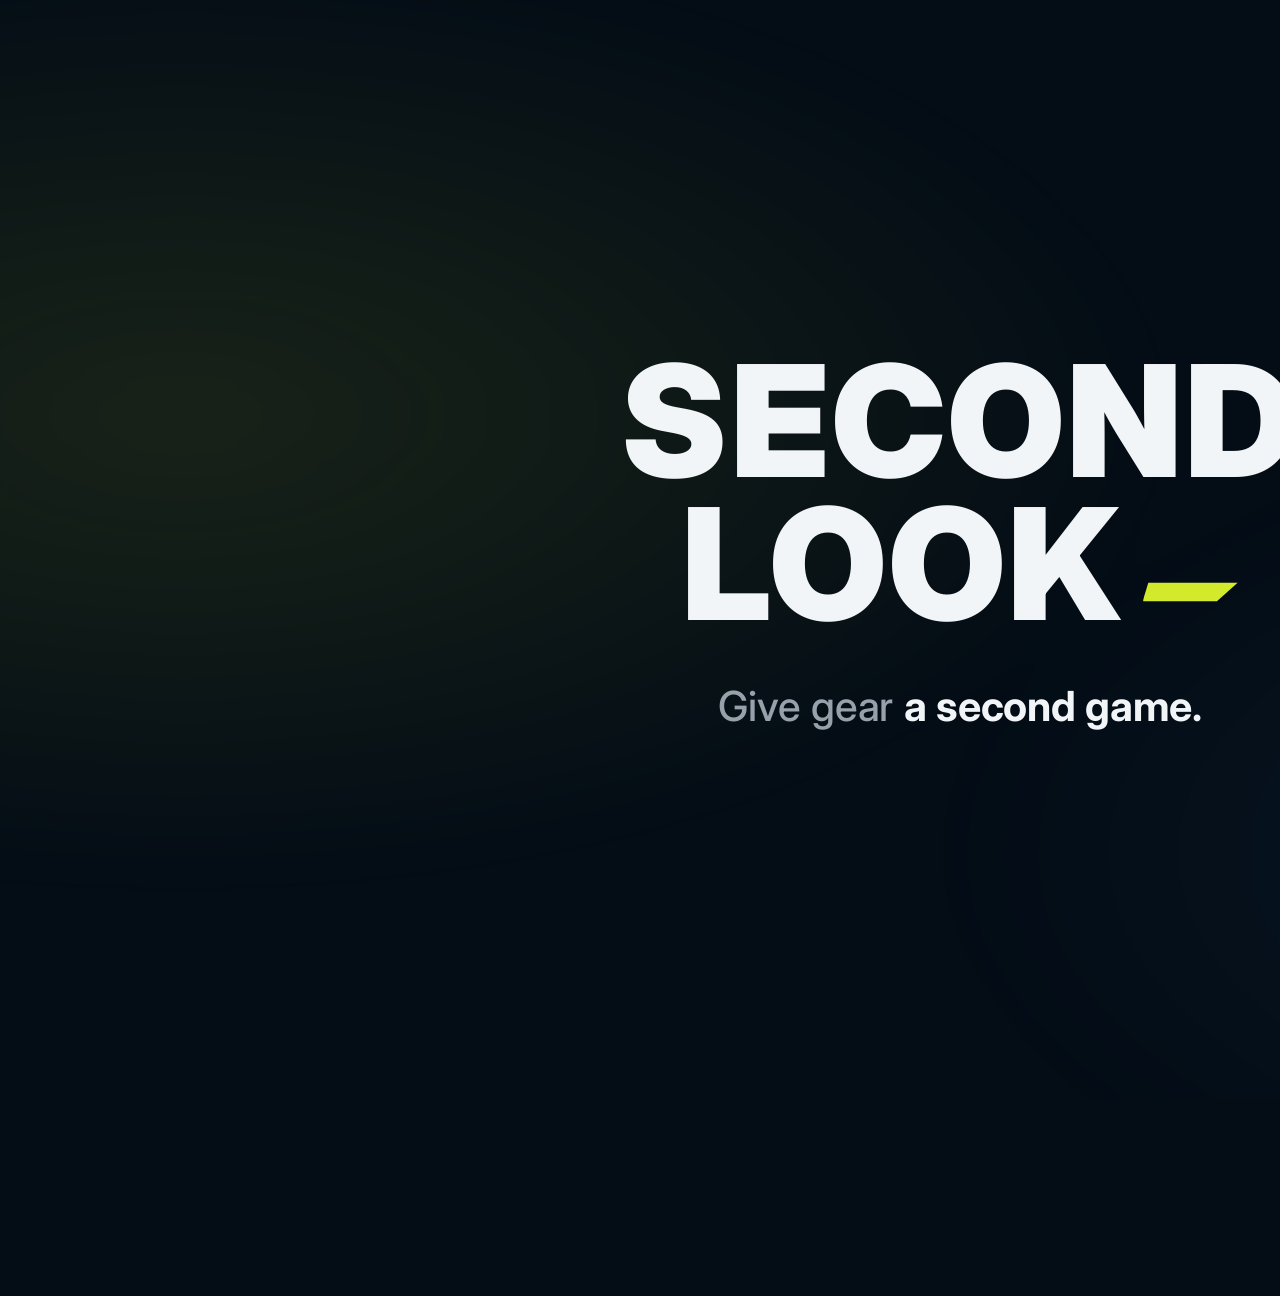
==== film-cards.html @ 9e53b66c "add the cinematic demo film + its motion-card source 61s, 1080p30, stereo. Real product footage capt" ====
<!DOCTYPE html>
<html lang="en">
<head>
<meta charset="UTF-8">
<title>SECOND LOOK — film cards</title>
<link rel="preconnect" href="https://fonts.googleapis.com">
<link rel="preconnect" href="https://fonts.gstatic.com" crossorigin>
<link href="https://fonts.googleapis.com/css2?family=Inter:wght@400;500;600;700;800;900&display=swap" rel="stylesheet">
<style>
  :root { --lime: #D3EA2C; --ink: #040D16; --text: #F2F5F7; --text-2: #97A1AB; }
  * { margin: 0; padding: 0; box-sizing: border-box; }
  html, body { width: 1920px; height: 1080px; overflow: hidden; }
  body {
    background: var(--ink);
    color: var(--text);
    font-family: Inter, system-ui, sans-serif;
    display: flex; align-items: center; justify-content: center;
    /* a slow breathing push keeps a static card alive on screen */
    animation: drift 6s linear both;
  }
  @keyframes drift { from { transform: scale(1); } to { transform: scale(1.035); } }
  /* ambient court glow, brand-side lime */
  body::before {
    content: ''; position: fixed; inset: -20%;
    background: radial-gradient(60% 50% at 22% 42%, rgba(211,234,44,0.10), transparent 60%),
                radial-gradient(50% 45% at 80% 70%, rgba(60,120,180,0.10), transparent 62%);
    filter: blur(30px);
  }
  .card { position: relative; text-align: left; padding: 0 160px; width: 100%; }
  .kicker {
    font-size: 20px; font-weight: 700; letter-spacing: 0.34em; text-transform: uppercase;
    color: var(--lime); margin-bottom: 34px;
    opacity: 0; animation: rise 0.9s cubic-bezier(.16,1,.3,1) 0.15s both;
  }
  h1 {
    font-size: 132px; font-weight: 800; line-height: 0.98; letter-spacing: -0.035em;
    max-width: 1450px;
  }
  h1 .ln { display: block; overflow: hidden; }
  h1 .ln > span { display: block; transform: translateY(105%); animation: lift 1.05s cubic-bezier(.16,1,.3,1) both; }
  h1 .ln:nth-child(1) > span { animation-delay: 0.30s; }
  h1 .ln:nth-child(2) > span { animation-delay: 0.42s; }
  h1 em { font-style: normal; color: var(--lime); }
  .rule {
    height: 3px; width: 220px; background: var(--lime); margin: 44px 0 34px;
    transform-origin: left; transform: scaleX(0);
    animation: swipe 0.9s cubic-bezier(.16,1,.3,1) 0.75s both;
  }
  p.sub {
    font-size: 34px; font-weight: 500; color: var(--text-2); line-height: 1.45; max-width: 1150px;
    opacity: 0; animation: rise 1s cubic-bezier(.16,1,.3,1) 0.95s both;
  }
  @keyframes lift { to { transform: translateY(0); } }
  @keyframes rise { from { opacity: 0; transform: translateY(26px); } to { opacity: 1; transform: none; } }
  @keyframes swipe { to { transform: scaleX(1); } }

  /* ---- wordmark cards ---- */
  .mark { text-align: center; width: 100%; }
  .mark .wm {
    font-size: 150px; font-weight: 900; letter-spacing: 0.02em; line-height: 0.92;
    display: inline-block; position: relative;
  }
  .mark .wm span { display: block; overflow: hidden; }
  .mark .wm span > i {
    font-style: normal; display: block; transform: translateY(105%);
    animation: lift 1.1s cubic-bezier(.16,1,.3,1) both;
  }
  .mark .wm span:nth-child(1) > i { animation-delay: 0.2s; }
  .mark .wm span:nth-child(2) > i { animation-delay: 0.33s; }
  .swoosh {
    display: inline-block; width: 92px; height: 30px; margin-left: 18px; vertical-align: 12px;
    clip-path: polygon(6% 22%, 100% 22%, 78% 82%, 0% 82%);
    background: var(--lime);
    transform: scaleX(0); transform-origin: left;
    animation: swipe 0.8s cubic-bezier(.16,1,.3,1) 0.75s both;
  }
  .mark p {
    font-size: 40px; font-weight: 500; color: var(--text-2); margin-top: 40px;
    opacity: 0; animation: rise 1s cubic-bezier(.16,1,.3,1) 1.0s both;
  }
  .mark p b { color: var(--text); font-weight: 700; }
  .url {
    display: inline-block; margin-top: 54px; font-size: 30px; font-weight: 700; letter-spacing: 0.02em;
    color: var(--ink); background: var(--lime); padding: 20px 44px; border-radius: 999px;
    opacity: 0; animation: rise 0.9s cubic-bezier(.16,1,.3,1) 1.35s both;
  }

  /* ---- stats card ---- */
  .stats { display: flex; gap: 110px; justify-content: center; width: 100%; }
  .stat { text-align: center; opacity: 0; animation: rise 0.9s cubic-bezier(.16,1,.3,1) both; }
  .stat:nth-child(1) { animation-delay: 0.25s; }
  .stat:nth-child(2) { animation-delay: 0.45s; }
  .stat:nth-child(3) { animation-delay: 0.65s; }
  .stat:nth-child(4) { animation-delay: 0.85s; }
  .stat b { display: block; font-size: 108px; font-weight: 800; letter-spacing: -0.03em; color: var(--lime); }
  .stat span { display: block; margin-top: 14px; font-size: 22px; font-weight: 600; letter-spacing: 0.14em; text-transform: uppercase; color: var(--text-2); }
</style>
</head>
<body>
<div id="root"></div>
<script>
const CARDS = {
  open: `<div class="mark">
      <div class="wm"><span><i>SECOND</i></span><span><i>LOOK<em class="swoosh"></em></i></span></div>
      <p>Give gear <b>a second game.</b></p>
    </div>`,
  real: `<div class="card">
      <p class="kicker">Every listing is real</p>
      <h1><span class="ln"><span>Not a mockup.</span></span><span class="ln"><span>A <em>real</em> marketplace.</span></span></h1>
      <div class="rule"></div>
      <p class="sub">Live gear pulled from Poshmark, SidelineSwap and GearTrade — real prices, real sellers, real links.</p>
    </div>`,
  tryon: `<div class="card">
      <p class="kicker">The part nobody else has</p>
      <h1><span class="ln"><span>See it</span></span><span class="ln"><span>on <em>you.</em></span></span></h1>
      <div class="rule"></div>
      <p class="sub">AI dresses a real model in the exact item you found. Free, on our own server. No uploads. No accounts.</p>
    </div>`,
  search: `<div class="card">
      <p class="kicker">Any item. Any athlete.</p>
      <h1><span class="ln"><span>Search anything.</span></span><span class="ln"><span><em>Wear</em> it.</span></span></h1>
      <div class="rule"></div>
      <p class="sub">Type what you want, pick a look, and watch it land on the model seconds later.</p>
    </div>`,
  stats: `<div class="stats">
      <div class="stat"><b data-count="1289">0</b><span>Real listings</span></div>
      <div class="stat"><b data-count="3">0</b><span>Live shops</span></div>
      <div class="stat"><b data-count="6">0</b><span>Models</span></div>
      <div class="stat"><b>$0</b><span>To try it on</span></div>
    </div>`,
  end: `<div class="mark">
      <div class="wm"><span><i>SECOND</i></span><span><i>LOOK<em class="swoosh"></em></i></span></div>
      <p>Give gear <b>a second game.</b></p>
      <span class="url">2.24.223.99:3488</span>
    </div>`,
};
const key = new URLSearchParams(location.search).get('card') || 'open';
document.getElementById('root').innerHTML = CARDS[key] || CARDS.open;
// count-up for the stats card
document.querySelectorAll('[data-count]').forEach((el) => {
  const target = Number(el.dataset.count), t0 = performance.now() + 300, dur = 1500;
  (function tick(now) {
    const t = Math.max(0, Math.min(1, (now - t0) / dur));
    const e = 1 - Math.pow(1 - t, 3);
    el.textContent = Math.round(target * e).toLocaleString();
    if (t < 1) requestAnimationFrame(tick);
  })(performance.now());
});
</script>
</body>
</html>
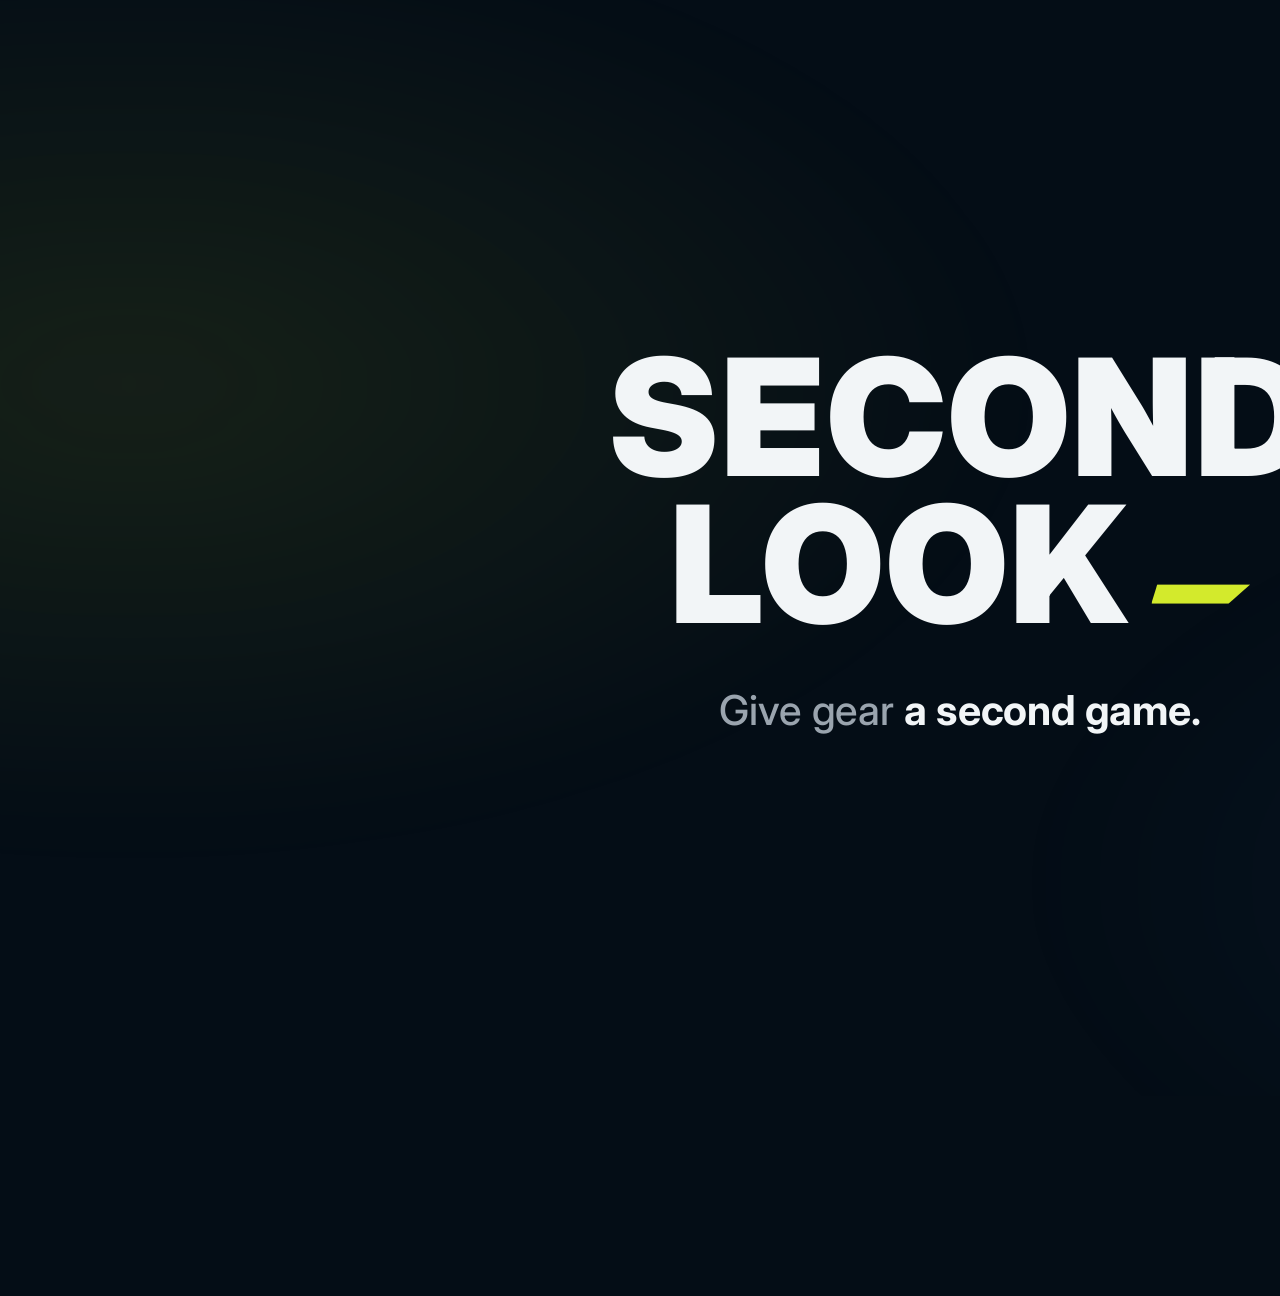
==== commit dc436ecc: "the long cut: 1:45 SaaS/Nike-style film with an original scored arrangement Rebuilt from a cold-open" ====
--- a/film-cards.html
+++ b/film-cards.html
@@ -2,130 +2,133 @@
 <html lang="en">
 <head>
 <meta charset="UTF-8">
+<meta name="robots" content="noindex">
 <title>SECOND LOOK — film cards</title>
 <link rel="preconnect" href="https://fonts.googleapis.com">
 <link rel="preconnect" href="https://fonts.gstatic.com" crossorigin>
 <link href="https://fonts.googleapis.com/css2?family=Inter:wght@400;500;600;700;800;900&display=swap" rel="stylesheet">
 <style>
-  :root { --lime: #D3EA2C; --ink: #040D16; --text: #F2F5F7; --text-2: #97A1AB; }
+  :root { --lime: #D3EA2C; --ink: #040D16; --text: #F2F5F7; --text-2: #9AA4AE; }
   * { margin: 0; padding: 0; box-sizing: border-box; }
   html, body { width: 1920px; height: 1080px; overflow: hidden; }
   body {
-    background: var(--ink);
-    color: var(--text);
+    background: var(--ink); color: var(--text);
     font-family: Inter, system-ui, sans-serif;
     display: flex; align-items: center; justify-content: center;
-    /* a slow breathing push keeps a static card alive on screen */
-    animation: drift 6s linear both;
+    animation: drift 7s linear both;
   }
-  @keyframes drift { from { transform: scale(1); } to { transform: scale(1.035); } }
-  /* ambient court glow, brand-side lime */
-  body::before {
+  body.clear { background: transparent; animation: none; display: block; }
+  @keyframes drift { from { transform: scale(1); } to { transform: scale(1.03); } }
+  body:not(.clear)::before {
     content: ''; position: fixed; inset: -20%;
-    background: radial-gradient(60% 50% at 22% 42%, rgba(211,234,44,0.10), transparent 60%),
-                radial-gradient(50% 45% at 80% 70%, rgba(60,120,180,0.10), transparent 62%);
-    filter: blur(30px);
+    background: radial-gradient(55% 50% at 20% 40%, rgba(211,234,44,0.09), transparent 60%),
+                radial-gradient(48% 44% at 82% 72%, rgba(60,120,180,0.09), transparent 62%);
+    filter: blur(34px);
   }
-  .card { position: relative; text-align: left; padding: 0 160px; width: 100%; }
+
+  /* ---------- statement cards ---------- */
+  .stmt { padding: 0 170px; width: 100%; }
+  .stmt.center { text-align: center; }
   .kicker {
-    font-size: 20px; font-weight: 700; letter-spacing: 0.34em; text-transform: uppercase;
-    color: var(--lime); margin-bottom: 34px;
-    opacity: 0; animation: rise 0.9s cubic-bezier(.16,1,.3,1) 0.15s both;
+    font-size: 19px; font-weight: 700; letter-spacing: 0.38em; text-transform: uppercase;
+    color: var(--lime); margin-bottom: 40px;
+    opacity: 0; animation: rise .9s cubic-bezier(.16,1,.3,1) .15s both;
   }
-  h1 {
-    font-size: 132px; font-weight: 800; line-height: 0.98; letter-spacing: -0.035em;
-    max-width: 1450px;
-  }
+  h1 { font-weight: 900; letter-spacing: -0.04em; line-height: 0.94; }
+  h1.big { font-size: 175px; text-transform: uppercase; letter-spacing: -0.045em; }
+  h1.mid { font-size: 128px; }
   h1 .ln { display: block; overflow: hidden; }
-  h1 .ln > span { display: block; transform: translateY(105%); animation: lift 1.05s cubic-bezier(.16,1,.3,1) both; }
-  h1 .ln:nth-child(1) > span { animation-delay: 0.30s; }
-  h1 .ln:nth-child(2) > span { animation-delay: 0.42s; }
+  h1 .ln > span { display: block; transform: translateY(106%); animation: lift 1.05s cubic-bezier(.16,1,.3,1) both; }
+  h1 .ln:nth-child(1) > span { animation-delay: .26s; }
+  h1 .ln:nth-child(2) > span { animation-delay: .38s; }
+  h1 .ln:nth-child(3) > span { animation-delay: .50s; }
   h1 em { font-style: normal; color: var(--lime); }
-  .rule {
-    height: 3px; width: 220px; background: var(--lime); margin: 44px 0 34px;
-    transform-origin: left; transform: scaleX(0);
-    animation: swipe 0.9s cubic-bezier(.16,1,.3,1) 0.75s both;
-  }
-  p.sub {
-    font-size: 34px; font-weight: 500; color: var(--text-2); line-height: 1.45; max-width: 1150px;
-    opacity: 0; animation: rise 1s cubic-bezier(.16,1,.3,1) 0.95s both;
-  }
+  .rule { height: 4px; width: 240px; background: var(--lime); margin: 46px 0 34px;
+    transform: scaleX(0); transform-origin: left; animation: swipe .9s cubic-bezier(.16,1,.3,1) .8s both; }
+  .stmt.center .rule { margin-left: auto; margin-right: auto; transform-origin: center; }
+  p.sub { font-size: 33px; font-weight: 500; color: var(--text-2); line-height: 1.45; max-width: 1180px;
+    opacity: 0; animation: rise 1s cubic-bezier(.16,1,.3,1) 1s both; }
+  .stmt.center p.sub { margin: 0 auto; }
   @keyframes lift { to { transform: translateY(0); } }
   @keyframes rise { from { opacity: 0; transform: translateY(26px); } to { opacity: 1; transform: none; } }
   @keyframes swipe { to { transform: scaleX(1); } }
 
-  /* ---- wordmark cards ---- */
+  /* ---------- brand cards ---------- */
   .mark { text-align: center; width: 100%; }
-  .mark .wm {
-    font-size: 150px; font-weight: 900; letter-spacing: 0.02em; line-height: 0.92;
-    display: inline-block; position: relative;
-  }
-  .mark .wm span { display: block; overflow: hidden; }
-  .mark .wm span > i {
-    font-style: normal; display: block; transform: translateY(105%);
-    animation: lift 1.1s cubic-bezier(.16,1,.3,1) both;
-  }
-  .mark .wm span:nth-child(1) > i { animation-delay: 0.2s; }
-  .mark .wm span:nth-child(2) > i { animation-delay: 0.33s; }
-  .swoosh {
-    display: inline-block; width: 92px; height: 30px; margin-left: 18px; vertical-align: 12px;
-    clip-path: polygon(6% 22%, 100% 22%, 78% 82%, 0% 82%);
-    background: var(--lime);
-    transform: scaleX(0); transform-origin: left;
-    animation: swipe 0.8s cubic-bezier(.16,1,.3,1) 0.75s both;
-  }
-  .mark p {
-    font-size: 40px; font-weight: 500; color: var(--text-2); margin-top: 40px;
-    opacity: 0; animation: rise 1s cubic-bezier(.16,1,.3,1) 1.0s both;
-  }
+  .wm { font-size: 158px; font-weight: 900; letter-spacing: 0.015em; line-height: 0.9; display: inline-block; }
+  .wm span { display: block; overflow: hidden; }
+  .wm span > i { font-style: normal; display: block; transform: translateY(106%); animation: lift 1.1s cubic-bezier(.16,1,.3,1) both; }
+  .wm span:nth-child(1) > i { animation-delay: .2s; }
+  .wm span:nth-child(2) > i { animation-delay: .33s; }
+  .swoosh { display: inline-block; width: 96px; height: 31px; margin-left: 20px; vertical-align: 13px;
+    clip-path: polygon(6% 22%, 100% 22%, 78% 82%, 0% 82%); background: var(--lime);
+    transform: scaleX(0); transform-origin: left; animation: swipe .8s cubic-bezier(.16,1,.3,1) .78s both; }
+  .mark p { font-size: 40px; font-weight: 500; color: var(--text-2); margin-top: 42px;
+    opacity: 0; animation: rise 1s cubic-bezier(.16,1,.3,1) 1s both; }
   .mark p b { color: var(--text); font-weight: 700; }
-  .url {
-    display: inline-block; margin-top: 54px; font-size: 30px; font-weight: 700; letter-spacing: 0.02em;
-    color: var(--ink); background: var(--lime); padding: 20px 44px; border-radius: 999px;
-    opacity: 0; animation: rise 0.9s cubic-bezier(.16,1,.3,1) 1.35s both;
-  }
+  .url { display: inline-block; margin-top: 52px; font-size: 30px; font-weight: 700;
+    color: var(--ink); background: var(--lime); padding: 21px 46px; border-radius: 999px;
+    opacity: 0; animation: rise .9s cubic-bezier(.16,1,.3,1) 1.35s both; }
 
-  /* ---- stats card ---- */
-  .stats { display: flex; gap: 110px; justify-content: center; width: 100%; }
-  .stat { text-align: center; opacity: 0; animation: rise 0.9s cubic-bezier(.16,1,.3,1) both; }
-  .stat:nth-child(1) { animation-delay: 0.25s; }
-  .stat:nth-child(2) { animation-delay: 0.45s; }
-  .stat:nth-child(3) { animation-delay: 0.65s; }
-  .stat:nth-child(4) { animation-delay: 0.85s; }
-  .stat b { display: block; font-size: 108px; font-weight: 800; letter-spacing: -0.03em; color: var(--lime); }
-  .stat span { display: block; margin-top: 14px; font-size: 22px; font-weight: 600; letter-spacing: 0.14em; text-transform: uppercase; color: var(--text-2); }
+  /* ---------- stats ---------- */
+  .stats { display: flex; gap: 108px; justify-content: center; width: 100%; }
+  .stat { text-align: center; opacity: 0; animation: rise .9s cubic-bezier(.16,1,.3,1) both; }
+  .stat:nth-child(1) { animation-delay: .25s; } .stat:nth-child(2) { animation-delay: .42s; }
+  .stat:nth-child(3) { animation-delay: .59s; } .stat:nth-child(4) { animation-delay: .76s; }
+  .stat b { display: block; font-size: 112px; font-weight: 900; letter-spacing: -0.035em; color: var(--lime); }
+  .stat span { display: block; margin-top: 14px; font-size: 21px; font-weight: 600; letter-spacing: 0.15em; text-transform: uppercase; color: var(--text-2); }
+
+  /* ---------- lower thirds (transparent, composited over UI footage) ---------- */
+  .lower { position: absolute; left: 96px; bottom: 108px; }
+  .lower .bar { width: 5px; background: var(--lime); position: absolute; left: -22px; top: 4px; bottom: 4px;
+    transform: scaleY(0); transform-origin: top; animation: growY .55s cubic-bezier(.16,1,.3,1) .1s both; }
+  @keyframes growY { to { transform: scaleY(1); } }
+  .lower .k { font-size: 17px; font-weight: 700; letter-spacing: 0.26em; text-transform: uppercase; color: var(--lime);
+    opacity: 0; animation: rise .6s cubic-bezier(.16,1,.3,1) .22s both; }
+  .lower .v { font-size: 44px; font-weight: 800; letter-spacing: -0.02em; margin-top: 10px;
+    text-shadow: 0 4px 30px rgba(0,0,0,.8); opacity: 0; animation: rise .7s cubic-bezier(.16,1,.3,1) .34s both; }
 </style>
 </head>
 <body>
 <div id="root"></div>
 <script>
 const CARDS = {
+  /* cold open */
+  hook: `<div class="stmt">
+      <p class="kicker">Secondhand sports gear</p>
+      <h1 class="big"><span class="ln"><span>You found</span></span><span class="ln"><span>the jacket.</span></span></h1>
+      <div class="rule"></div>
+      <p class="sub">You still have no idea how it looks on you.</p>
+    </div>`,
   open: `<div class="mark">
       <div class="wm"><span><i>SECOND</i></span><span><i>LOOK<em class="swoosh"></em></i></span></div>
       <p>Give gear <b>a second game.</b></p>
     </div>`,
-  real: `<div class="card">
+  real: `<div class="stmt">
       <p class="kicker">Every listing is real</p>
-      <h1><span class="ln"><span>Not a mockup.</span></span><span class="ln"><span>A <em>real</em> marketplace.</span></span></h1>
+      <h1 class="mid"><span class="ln"><span>Not a mockup.</span></span><span class="ln"><span>A <em>real</em> marketplace.</span></span></h1>
       <div class="rule"></div>
-      <p class="sub">Live gear pulled from Poshmark, SidelineSwap and GearTrade — real prices, real sellers, real links.</p>
+      <p class="sub">Live gear from Poshmark, SidelineSwap and GearTrade — real prices, real sellers, real links.</p>
     </div>`,
-  tryon: `<div class="card">
+  tryon: `<div class="stmt">
       <p class="kicker">The part nobody else has</p>
-      <h1><span class="ln"><span>See it</span></span><span class="ln"><span>on <em>you.</em></span></span></h1>
+      <h1 class="big"><span class="ln"><span>See it</span></span><span class="ln"><span>on <em>you.</em></span></span></h1>
       <div class="rule"></div>
-      <p class="sub">AI dresses a real model in the exact item you found. Free, on our own server. No uploads. No accounts.</p>
+      <p class="sub">AI puts the exact listing on a real model — free, no uploads, no account.</p>
     </div>`,
-  search: `<div class="card">
-      <p class="kicker">Any item. Any athlete.</p>
-      <h1><span class="ln"><span>Search anything.</span></span><span class="ln"><span><em>Wear</em> it.</span></span></h1>
+  six: `<div class="stmt center">
+      <h1 class="mid"><span class="ln"><span>One jacket.</span></span><span class="ln"><span><em>Six</em> athletes.</span></span></h1>
       <div class="rule"></div>
-      <p class="sub">Type what you want, pick a look, and watch it land on the model seconds later.</p>
+      <p class="sub">Pick the body closest to yours. The fit comes with it.</p>
+    </div>`,
+  search: `<div class="stmt">
+      <p class="kicker">Any item · any athlete</p>
+      <h1 class="big"><span class="ln"><span>Search</span></span><span class="ln"><span>anything.</span></span><span class="ln"><span><em>Wear</em> it.</span></span></h1>
     </div>`,
   stats: `<div class="stats">
       <div class="stat"><b data-count="1289">0</b><span>Real listings</span></div>
       <div class="stat"><b data-count="3">0</b><span>Live shops</span></div>
-      <div class="stat"><b data-count="6">0</b><span>Models</span></div>
+      <div class="stat"><b data-count="6">0</b><span>Athletes</span></div>
       <div class="stat"><b>$0</b><span>To try it on</span></div>
     </div>`,
   end: `<div class="mark">
@@ -134,15 +137,28 @@
       <span class="url">2.24.223.99:3488</span>
     </div>`,
 };
-const key = new URLSearchParams(location.search).get('card') || 'open';
-document.getElementById('root').innerHTML = CARDS[key] || CARDS.open;
-// count-up for the stats card
+const LOWERS = {
+  live: ['Live right now', '1,289 real listings · 3 shops'],
+  seller: ['Straight from the seller', 'Real price · real photos · real link'],
+  ai: ['On-device cutout, then AI', 'The look lands in about 30 seconds'],
+  free: ['What it costs', 'Free — no uploads, no account'],
+  phone: ['Works on the phone', 'Same gear, same AI'],
+};
+const q = new URLSearchParams(location.search);
+const lower = q.get('lower');
+if (lower && LOWERS[lower]) {
+  document.body.classList.add('clear');
+  const [k, v] = LOWERS[lower];
+  document.getElementById('root').innerHTML =
+    `<div class="lower"><span class="bar"></span><p class="k">${k}</p><p class="v">${v}</p></div>`;
+} else {
+  document.getElementById('root').innerHTML = CARDS[q.get('card') || 'open'] || CARDS.open;
+}
 document.querySelectorAll('[data-count]').forEach((el) => {
   const target = Number(el.dataset.count), t0 = performance.now() + 300, dur = 1500;
   (function tick(now) {
     const t = Math.max(0, Math.min(1, (now - t0) / dur));
-    const e = 1 - Math.pow(1 - t, 3);
-    el.textContent = Math.round(target * e).toLocaleString();
+    el.textContent = Math.round(target * (1 - Math.pow(1 - t, 3))).toLocaleString();
     if (t < 1) requestAnimationFrame(tick);
   })(performance.now());
 });
